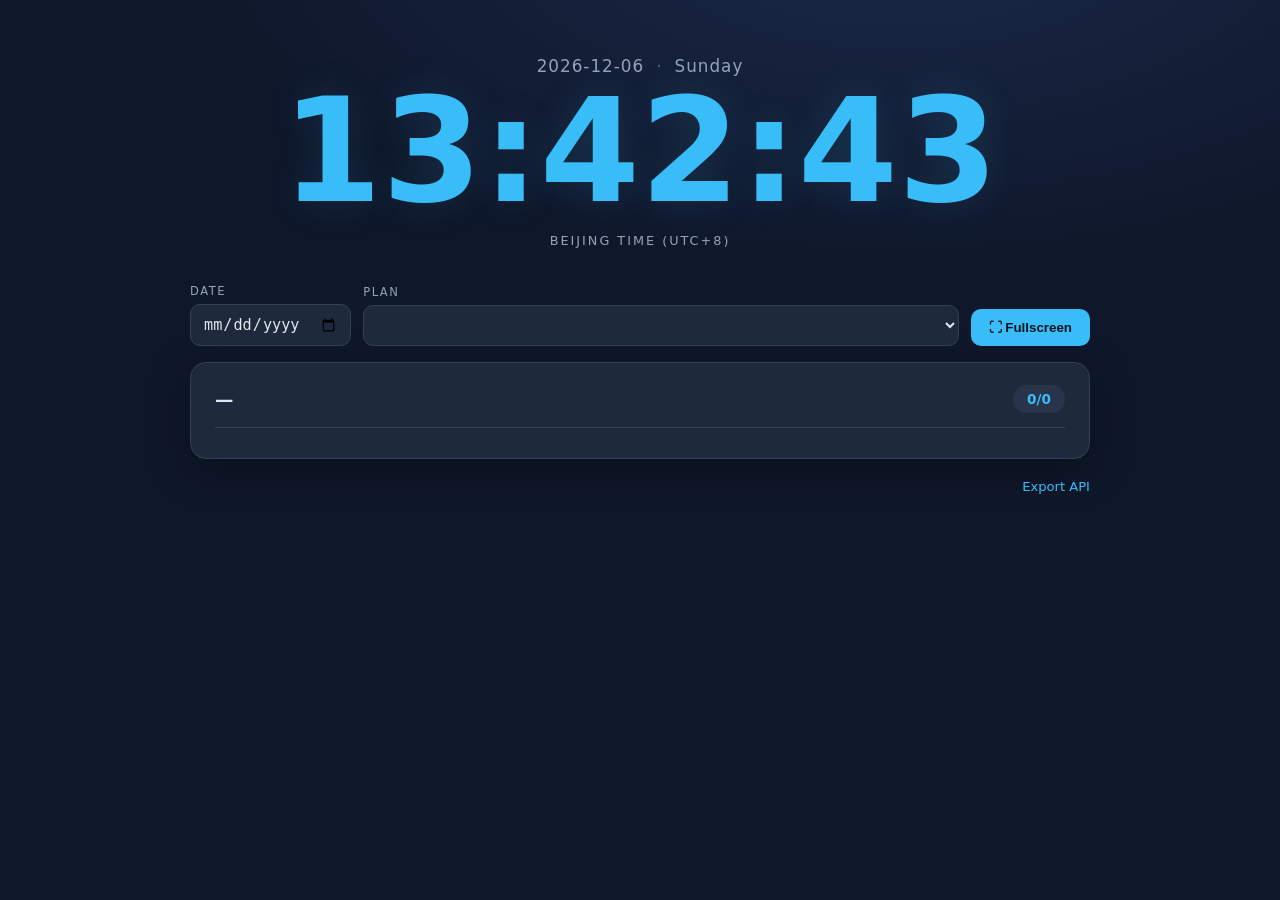
==== static/index.html @ 4d30395c "init repo" ====
<!DOCTYPE html>
<html lang="zh-CN">
<head>
  <meta charset="UTF-8" />
  <meta name="viewport" content="width=device-width, initial-scale=1.0" />
  <title>ChronosFit</title>
  <link rel="stylesheet" href="/static/style.css" />
</head>
<body>
  <header class="hero">
    <div class="clock" aria-live="off">
      <div class="date-line">
        <span id="date"></span>
        <span class="sep">·</span>
        <span id="weekday"></span>
      </div>
      <div class="time" id="time">00:00:00</div>
      <div class="tz-label">Beijing Time (UTC+8)</div>
    </div>
  </header>

  <main class="panel">
    <div class="toolbar">
      <label class="field">
        <span class="field-label">Date</span>
        <input type="date" id="log-date" />
      </label>
      <label class="field grow">
        <span class="field-label">Plan</span>
        <select id="plan-select"></select>
      </label>
      <button id="fullscreen-btn" title="Toggle fullscreen">⛶ Fullscreen</button>
    </div>

    <section class="workout-card">
      <div class="card-head">
        <h1 id="plan-title">—</h1>
        <span class="progress" id="progress">0/0</span>
      </div>
      <ul class="items" id="items"></ul>
    </section>
  </main>

  <footer class="foot">
    <span id="save-status"></span>
    <a href="/api/export-logs" target="_blank" rel="noopener">Export API</a>
  </footer>

  <script src="/static/app.js"></script>
</body>
</html>
---- static/style.css ----
:root {
  --bg: #0f172a;
  --panel: #1e293b;
  --panel-2: #273449;
  --border: #334155;
  --text: #e2e8f0;
  --muted: #94a3b8;
  --accent: #38bdf8;
  --accent-dim: rgba(56, 189, 248, 0.14);
  --done: #475569;
  --danger: #f87171;
}

* {
  box-sizing: border-box;
  margin: 0;
  padding: 0;
}

html,
body {
  min-height: 100%;
}

body {
  font-family: "Segoe UI", "PingFang SC", "Microsoft YaHei", system-ui, sans-serif;
  background: radial-gradient(1200px 600px at 70% -10%, #1b2a4a 0%, var(--bg) 60%);
  color: var(--text);
  display: flex;
  flex-direction: column;
  align-items: center;
  min-height: 100vh;
  padding: 24px 16px 40px;
}

/* ---------- Clock ---------- */
.hero {
  width: 100%;
  max-width: 900px;
  text-align: center;
  padding: 32px 0 8px;
}

.clock {
  display: inline-flex;
  flex-direction: column;
  align-items: center;
}

.date-line {
  display: flex;
  gap: 12px;
  font-size: 1.05rem;
  color: var(--muted);
  letter-spacing: 1px;
}

.date-line .sep {
  opacity: 0.5;
}

.time {
  font-size: clamp(4rem, 14vw, 9rem);
  font-weight: 700;
  font-variant-numeric: tabular-nums;
  color: var(--accent);
  line-height: 1.05;
  text-shadow: 0 0 40px var(--accent-dim);
}

.tz-label {
  margin-top: 6px;
  font-size: 0.8rem;
  letter-spacing: 2px;
  color: var(--muted);
  text-transform: uppercase;
}

/* ---------- Panel ---------- */
.panel {
  width: 100%;
  max-width: 900px;
  margin-top: 28px;
}

.toolbar {
  display: flex;
  gap: 12px;
  align-items: flex-end;
  flex-wrap: wrap;
  margin-bottom: 16px;
}

.field {
  display: flex;
  flex-direction: column;
  gap: 6px;
}

.field.grow {
  flex: 1;
  min-width: 240px;
}

.field-label {
  font-size: 0.72rem;
  text-transform: uppercase;
  letter-spacing: 1.5px;
  color: var(--muted);
}

input[type="date"],
select {
  background: var(--panel);
  border: 1px solid var(--border);
  color: var(--text);
  border-radius: 10px;
  padding: 10px 12px;
  font-size: 0.95rem;
  outline: none;
}

input[type="date"]:focus,
select:focus {
  border-color: var(--accent);
  box-shadow: 0 0 0 3px var(--accent-dim);
}

#fullscreen-btn {
  background: var(--accent);
  border: none;
  color: #06121f;
  font-weight: 600;
  border-radius: 10px;
  padding: 11px 18px;
  cursor: pointer;
  transition: filter 0.15s ease;
}

#fullscreen-btn:hover {
  filter: brightness(1.1);
}

/* ---------- Workout card ---------- */
.workout-card {
  background: var(--panel);
  border: 1px solid var(--border);
  border-radius: 16px;
  padding: 22px 24px;
  box-shadow: 0 10px 40px rgba(0, 0, 0, 0.35);
}

.card-head {
  display: flex;
  align-items: center;
  justify-content: space-between;
  gap: 12px;
  padding-bottom: 14px;
  border-bottom: 1px solid var(--border);
  margin-bottom: 8px;
}

.card-head h1 {
  font-size: 1.15rem;
  font-weight: 600;
}

.progress {
  background: var(--panel-2);
  color: var(--accent);
  font-weight: 700;
  font-variant-numeric: tabular-nums;
  border-radius: 999px;
  padding: 6px 14px;
  font-size: 0.85rem;
  white-space: nowrap;
}

.items {
  list-style: none;
  display: flex;
  flex-direction: column;
}

.items.empty {
  padding: 24px 0;
  color: var(--muted);
  text-align: center;
  font-size: 0.95rem;
}

.item {
  display: flex;
  align-items: center;
  gap: 14px;
  padding: 14px 6px;
  border-bottom: 1px dashed var(--border);
}

.item:last-child {
  border-bottom: none;
}

.item label {
  display: flex;
  align-items: center;
  gap: 14px;
  cursor: pointer;
  flex: 1;
}

.item input[type="checkbox"] {
  appearance: none;
  width: 22px;
  height: 22px;
  border: 2px solid var(--accent);
  border-radius: 6px;
  background: transparent;
  cursor: pointer;
  position: relative;
  flex: none;
  transition: background 0.15s ease;
}

.item input[type="checkbox"]:hover {
  background: var(--accent-dim);
}

.item input[type="checkbox"]:checked {
  background: var(--accent);
  border-color: var(--accent);
}

.item input[type="checkbox"]:checked::after {
  content: "";
  position: absolute;
  left: 6px;
  top: 2px;
  width: 5px;
  height: 11px;
  border: solid #06121f;
  border-width: 0 3px 3px 0;
  transform: rotate(45deg);
}

.item .name {
  font-size: 1.05rem;
  transition: color 0.15s ease;
}

.item.done .name {
  text-decoration: line-through;
  color: var(--done);
}

/* ---------- Footer ---------- */
.foot {
  width: 100%;
  max-width: 900px;
  margin-top: 20px;
  display: flex;
  justify-content: space-between;
  font-size: 0.82rem;
  color: var(--muted);
}

.foot a {
  color: var(--accent);
  text-decoration: none;
}

.foot a:hover {
  text-decoration: underline;
}

#save-status.saving {
  color: var(--accent);
}

#save-status.error {
  color: var(--danger);
}

/* ---------- Responsive ---------- */
@media (max-width: 600px) {
  body {
    padding: 16px 12px 28px;
  }

  .date-line {
    font-size: 0.9rem;
  }

  .workout-card {
    padding: 16px;
  }

  .item .name {
    font-size: 0.95rem;
  }

  .card-head h1 {
    font-size: 1rem;
  }

  #fullscreen-btn {
    width: 100%;
  }
}
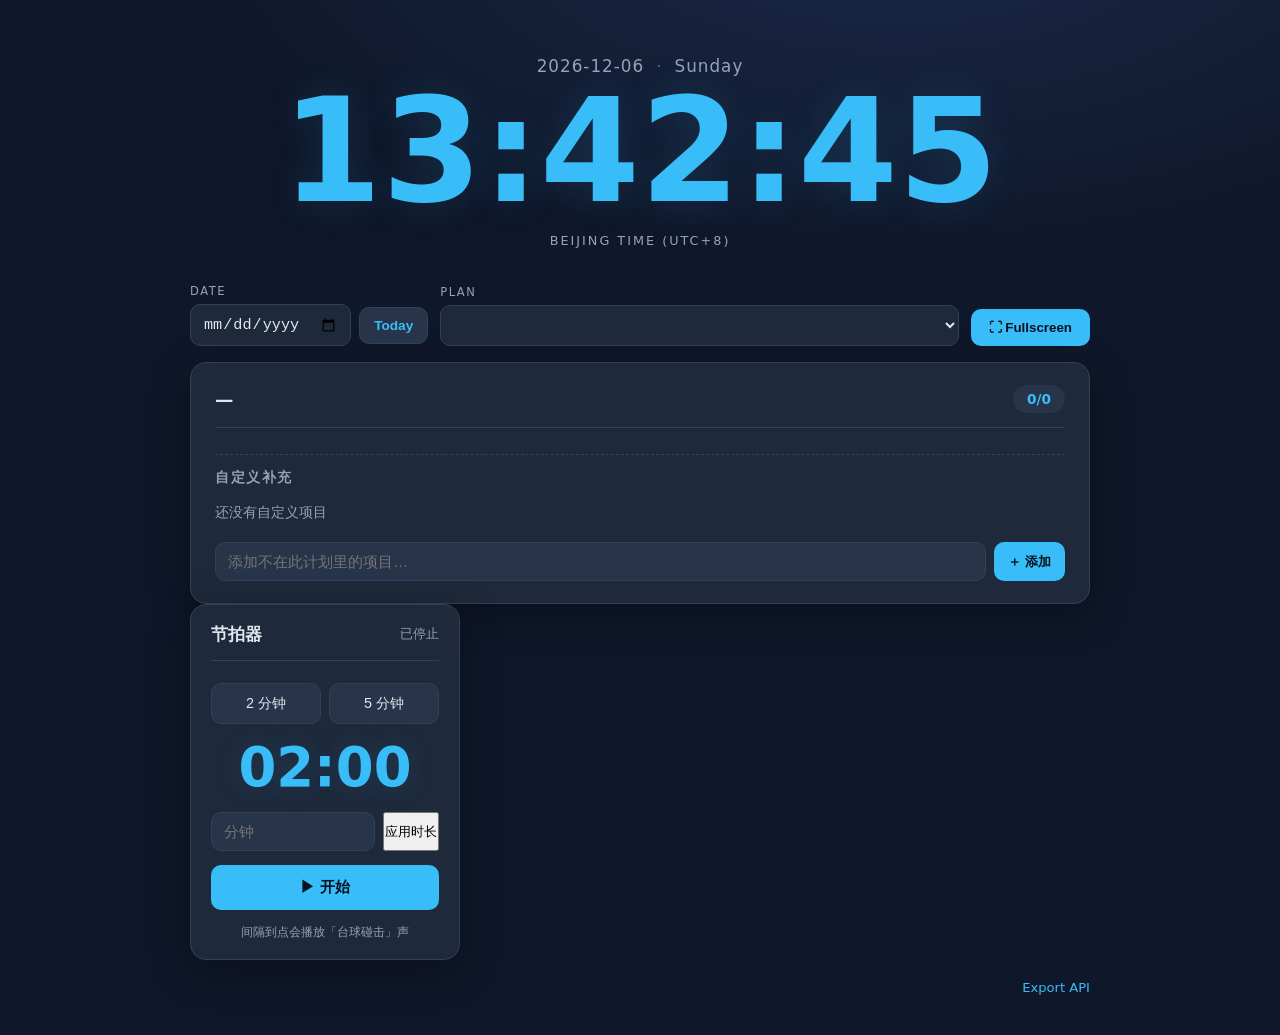
==== commit 11e88ec7: "feat: add fullscreen hint, custom workout items, and interval metronome - Exit fullscreen with Esc a" ====
--- a/static/index.html
+++ b/static/index.html
@@ -23,7 +23,10 @@
     <div class="toolbar">
       <label class="field">
         <span class="field-label">Date</span>
-        <input type="date" id="log-date" />
+        <div class="date-wrap">
+          <input type="date" id="log-date" />
+          <button id="today-btn" title="回到今天">Today</button>
+        </div>
       </label>
       <label class="field grow">
         <span class="field-label">Plan</span>
@@ -38,8 +41,43 @@
         <span class="progress" id="progress">0/0</span>
       </div>
       <ul class="items" id="items"></ul>
+
+      <section class="custom-section">
+        <div class="custom-head">
+          <h2>自定义补充</h2>
+        </div>
+        <ul class="items" id="custom-items"></ul>
+        <div class="custom-add">
+          <input type="text" id="custom-input" placeholder="添加不在此计划里的项目…" maxlength="120" />
+          <button id="custom-add-btn" type="button">＋ 添加</button>
+        </div>
+      </section>
     </section>
+
+    <aside class="metronome-card" id="metronome">
+      <div class="card-head">
+        <h1>节拍器</h1>
+        <span class="meta" id="metro-status">已停止</span>
+      </div>
+
+      <div class="presets" id="metro-presets">
+        <button type="button" data-min="2">2 分钟</button>
+        <button type="button" data-min="5">5 分钟</button>
+      </div>
+
+      <div class="count" id="metro-count">02:00</div>
+
+      <div class="custom-dur">
+        <input type="number" id="metro-min" min="1" max="180" placeholder="分钟" />
+        <button id="metro-apply" type="button">应用时长</button>
+      </div>
+
+      <button class="metro-toggle" id="metro-toggle" type="button">▶ 开始</button>
+      <div class="metro-note">间隔到点会播放「台球碰击」声</div>
+    </aside>
   </main>
+
+  <div id="fullscreen-hint">已进入全屏 · 按 <kbd>Esc</kbd> 或 <kbd>F11</kbd> 退出全屏</div>
 
   <footer class="foot">
     <span id="save-status"></span>
--- a/static/style.css
+++ b/static/style.css
@@ -141,6 +141,29 @@
   filter: brightness(1.1);
 }
 
+.date-wrap {
+  display: flex;
+  gap: 8px;
+  align-items: center;
+}
+
+#today-btn {
+  background: var(--panel-2);
+  border: 1px solid var(--border);
+  color: var(--accent);
+  font-weight: 600;
+  border-radius: 10px;
+  padding: 10px 14px;
+  cursor: pointer;
+  font-size: 0.85rem;
+  transition: border-color 0.15s ease;
+  white-space: nowrap;
+}
+
+#today-btn:hover {
+  border-color: var(--accent);
+}
+
 /* ---------- Workout card ---------- */
 .workout-card {
   background: var(--panel);
@@ -253,6 +276,252 @@
   color: var(--done);
 }
 
+/* ---------- Dashboard layout ---------- */
+.dashboard {
+  display: flex;
+  gap: 16px;
+  align-items: flex-start;
+}
+
+.dashboard .workout-card {
+  flex: 1;
+  min-width: 0;
+}
+
+/* ---------- Metronome card ---------- */
+.metronome-card {
+  flex: none;
+  width: 270px;
+  background: var(--panel);
+  border: 1px solid var(--border);
+  border-radius: 16px;
+  padding: 18px 20px;
+  box-shadow: 0 10px 40px rgba(0, 0, 0, 0.35);
+  display: flex;
+  flex-direction: column;
+  gap: 14px;
+}
+
+.metronome-card h1 {
+  font-size: 1.05rem;
+}
+
+.meta {
+  font-size: 0.8rem;
+  color: var(--muted);
+  white-space: nowrap;
+}
+
+.meta.running {
+  color: var(--accent);
+}
+
+.presets {
+  display: flex;
+  gap: 8px;
+}
+
+.presets button {
+  flex: 1;
+  background: var(--panel-2);
+  border: 1px solid var(--border);
+  color: var(--text);
+  border-radius: 10px;
+  padding: 10px 8px;
+  cursor: pointer;
+  font-size: 0.9rem;
+  transition: border-color 0.15s ease, background 0.15s ease;
+}
+
+.presets button:hover {
+  border-color: var(--accent);
+}
+
+.presets button.active {
+  border-color: var(--accent);
+  background: var(--accent-dim);
+  color: var(--accent);
+}
+
+.count {
+  font-size: 3.4rem;
+  font-weight: 700;
+  font-variant-numeric: tabular-nums;
+  color: var(--accent);
+  text-align: center;
+  line-height: 1.1;
+  text-shadow: 0 0 30px var(--accent-dim);
+}
+
+.custom-dur {
+  display: flex;
+  gap: 8px;
+}
+
+.custom-dur input {
+  flex: 1;
+  min-width: 0;
+  background: var(--panel-2);
+  border: 1px solid var(--border);
+  color: var(--text);
+  border-radius: 10px;
+  padding: 10px 12px;
+  font-size: 0.95rem;
+  outline: none;
+}
+
+.custom-dur input:focus {
+  border-color: var(--accent);
+  box-shadow: 0 0 0 3px var(--accent-dim);
+}
+
+.metro-toggle {
+  background: var(--accent);
+  border: none;
+  color: #06121f;
+  font-weight: 700;
+  border-radius: 10px;
+  padding: 12px;
+  cursor: pointer;
+  font-size: 0.95rem;
+  transition: filter 0.15s ease;
+}
+
+.metro-toggle:hover {
+  filter: brightness(1.1);
+}
+
+.metro-toggle.active {
+  background: var(--danger);
+  color: #fff;
+}
+
+.metro-note {
+  font-size: 0.78rem;
+  color: var(--muted);
+  text-align: center;
+}
+
+/* ---------- Custom section ---------- */
+.custom-section {
+  margin-top: 18px;
+  border-top: 1px dashed var(--border);
+  padding-top: 14px;
+}
+
+.custom-head h2 {
+  font-size: 0.85rem;
+  font-weight: 600;
+  text-transform: uppercase;
+  letter-spacing: 1.5px;
+  color: var(--muted);
+  margin-bottom: 6px;
+}
+
+#custom-items:empty::before {
+  content: "还没有自定义项目";
+  display: block;
+  padding: 10px 0;
+  color: var(--muted);
+  font-size: 0.9rem;
+}
+
+.item.custom {
+  padding: 10px 6px;
+  opacity: 0.95;
+}
+
+.item .del {
+  flex: none;
+  width: 26px;
+  height: 26px;
+  border: none;
+  border-radius: 8px;
+  background: transparent;
+  color: var(--muted);
+  font-size: 0.85rem;
+  cursor: pointer;
+  transition: background 0.15s ease, color 0.15s ease;
+}
+
+.item .del:hover {
+  background: rgba(248, 113, 113, 0.15);
+  color: var(--danger);
+}
+
+.custom-add {
+  display: flex;
+  gap: 8px;
+  margin-top: 10px;
+}
+
+.custom-add input {
+  flex: 1;
+  background: var(--panel-2);
+  border: 1px solid var(--border);
+  color: var(--text);
+  border-radius: 10px;
+  padding: 10px 12px;
+  font-size: 0.95rem;
+  outline: none;
+  min-width: 0;
+}
+
+.custom-add input:focus {
+  border-color: var(--accent);
+  box-shadow: 0 0 0 3px var(--accent-dim);
+}
+
+#custom-add-btn {
+  background: var(--accent);
+  border: none;
+  color: #06121f;
+  font-weight: 600;
+  border-radius: 10px;
+  padding: 10px 14px;
+  cursor: pointer;
+  white-space: nowrap;
+  transition: filter 0.15s ease;
+}
+
+#custom-add-btn:hover {
+  filter: brightness(1.1);
+}
+
+/* ---------- Fullscreen hint ---------- */
+#fullscreen-hint {
+  position: fixed;
+  left: 50%;
+  bottom: 28px;
+  transform: translateX(-50%) translateY(16px);
+  background: rgba(15, 23, 42, 0.92);
+  border: 1px solid var(--border);
+  color: var(--muted);
+  font-size: 0.85rem;
+  padding: 9px 16px;
+  border-radius: 999px;
+  box-shadow: 0 8px 30px rgba(0, 0, 0, 0.4);
+  opacity: 0;
+  pointer-events: none;
+  transition: opacity 0.25s ease, transform 0.25s ease;
+  z-index: 100;
+}
+
+#fullscreen-hint.show {
+  opacity: 1;
+  transform: translateX(-50%) translateY(0);
+}
+
+#fullscreen-hint kbd {
+  background: var(--panel-2);
+  border: 1px solid var(--border);
+  border-bottom-width: 2px;
+  border-radius: 5px;
+  padding: 1px 6px;
+  font-size: 0.75rem;
+  color: var(--text);
+}
+
 /* ---------- Footer ---------- */
 .foot {
   width: 100%;
@@ -282,6 +551,16 @@
 }
 
 /* ---------- Responsive ---------- */
+@media (max-width: 900px) {
+  .dashboard {
+    flex-direction: column;
+  }
+
+  .metronome-card {
+    width: 100%;
+  }
+}
+
 @media (max-width: 600px) {
   body {
     padding: 16px 12px 28px;
@@ -303,7 +582,8 @@
     font-size: 1rem;
   }
 
-  #fullscreen-btn {
+  #fullscreen-btn,
+  #today-btn {
     width: 100%;
   }
 }
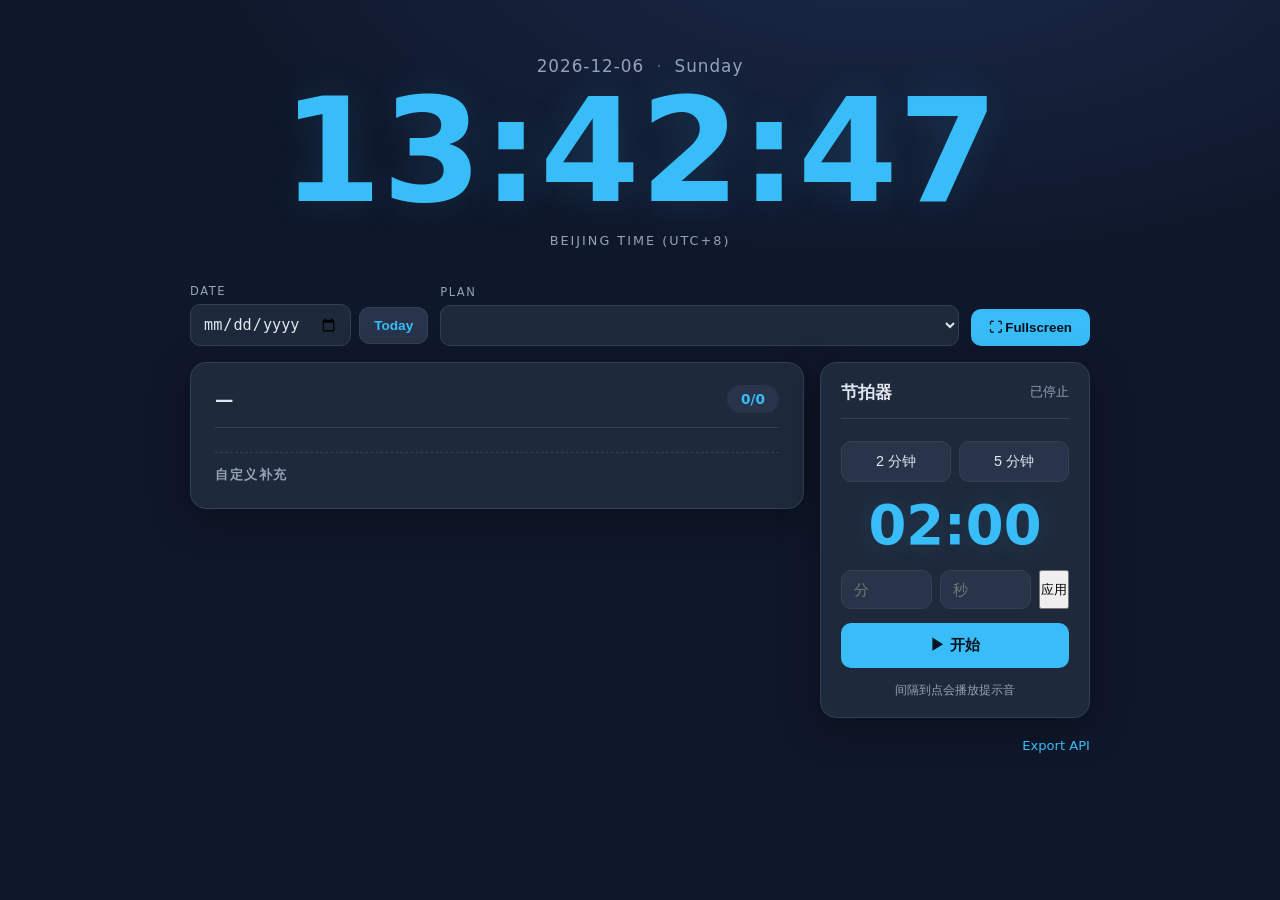
==== commit 1f1c5c32: "feat: rework layout, metronome seconds, louder chime, inline custom items" ====
--- a/static/index.html
+++ b/static/index.html
@@ -35,46 +35,40 @@
       <button id="fullscreen-btn" title="Toggle fullscreen">⛶ Fullscreen</button>
     </div>
 
-    <section class="workout-card">
-      <div class="card-head">
-        <h1 id="plan-title">—</h1>
-        <span class="progress" id="progress">0/0</span>
-      </div>
-      <ul class="items" id="items"></ul>
+    <div class="dashboard">
+      <section class="workout-card">
+        <div class="card-head">
+          <h1 id="plan-title">—</h1>
+          <span class="progress" id="progress">0/0</span>
+        </div>
+        <ul class="items" id="items"></ul>
+        <div class="custom-head"><h2>自定义补充</h2></div>
+        <ul class="items" id="custom-items"></ul>
+      </section>
 
-      <section class="custom-section">
-        <div class="custom-head">
-          <h2>自定义补充</h2>
+      <aside class="metronome-card" id="metronome">
+        <div class="card-head">
+          <h1>节拍器</h1>
+          <span class="meta" id="metro-status">已停止</span>
         </div>
-        <ul class="items" id="custom-items"></ul>
-        <div class="custom-add">
-          <input type="text" id="custom-input" placeholder="添加不在此计划里的项目…" maxlength="120" />
-          <button id="custom-add-btn" type="button">＋ 添加</button>
+
+        <div class="presets" id="metro-presets">
+          <button type="button" data-sec="120">2 分钟</button>
+          <button type="button" data-sec="300">5 分钟</button>
         </div>
-      </section>
-    </section>
 
-    <aside class="metronome-card" id="metronome">
-      <div class="card-head">
-        <h1>节拍器</h1>
-        <span class="meta" id="metro-status">已停止</span>
-      </div>
+        <div class="count" id="metro-count">02:00</div>
 
-      <div class="presets" id="metro-presets">
-        <button type="button" data-min="2">2 分钟</button>
-        <button type="button" data-min="5">5 分钟</button>
-      </div>
+        <div class="custom-dur">
+          <input type="number" id="metro-min" min="0" max="180" placeholder="分" />
+          <input type="number" id="metro-sec" min="0" max="59" placeholder="秒" />
+          <button id="metro-apply" type="button">应用</button>
+        </div>
 
-      <div class="count" id="metro-count">02:00</div>
-
-      <div class="custom-dur">
-        <input type="number" id="metro-min" min="1" max="180" placeholder="分钟" />
-        <button id="metro-apply" type="button">应用时长</button>
-      </div>
-
-      <button class="metro-toggle" id="metro-toggle" type="button">▶ 开始</button>
-      <div class="metro-note">间隔到点会播放「台球碰击」声</div>
-    </aside>
+        <button class="metro-toggle" id="metro-toggle" type="button">▶ 开始</button>
+        <div class="metro-note">间隔到点会播放提示音</div>
+      </aside>
+    </div>
   </main>
 
   <div id="fullscreen-hint">已进入全屏 · 按 <kbd>Esc</kbd> 或 <kbd>F11</kbd> 退出全屏</div>
--- a/static/style.css
+++ b/static/style.css
@@ -403,32 +403,49 @@
 }
 
 /* ---------- Custom section ---------- */
-.custom-section {
-  margin-top: 18px;
-  border-top: 1px dashed var(--border);
-  padding-top: 14px;
-}
-
 .custom-head h2 {
-  font-size: 0.85rem;
+  font-size: 0.8rem;
   font-weight: 600;
   text-transform: uppercase;
   letter-spacing: 1.5px;
   color: var(--muted);
-  margin-bottom: 6px;
-}
-
-#custom-items:empty::before {
-  content: "还没有自定义项目";
-  display: block;
-  padding: 10px 0;
-  color: var(--muted);
-  font-size: 0.9rem;
+  margin: 16px 0 2px;
+  padding-top: 14px;
+  border-top: 1px dashed var(--border);
 }
 
 .item.custom {
-  padding: 10px 6px;
+  padding: 11px 6px;
   opacity: 0.95;
+}
+
+li.item.add-row {
+  padding: 11px 6px;
+  cursor: text;
+}
+
+.item .ctext {
+  flex: 1;
+  min-width: 0;
+  background: transparent;
+  border: none;
+  border-bottom: 1px solid transparent;
+  border-radius: 0;
+  color: var(--text);
+  font-size: 1.05rem;
+  font-family: inherit;
+  padding: 2px 4px;
+  outline: none;
+  transition: border-color 0.15s ease;
+}
+
+.item .ctext::placeholder {
+  color: var(--muted);
+}
+
+.item:hover .ctext,
+.item .ctext:focus {
+  border-bottom-color: rgba(56, 189, 248, 0.5);
 }
 
 .item .del {
@@ -441,51 +458,17 @@
   color: var(--muted);
   font-size: 0.85rem;
   cursor: pointer;
-  transition: background 0.15s ease, color 0.15s ease;
+  opacity: 0;
+  transition: opacity 0.15s ease, background 0.15s ease, color 0.15s ease;
+}
+
+.item:hover .del {
+  opacity: 1;
 }
 
 .item .del:hover {
   background: rgba(248, 113, 113, 0.15);
   color: var(--danger);
-}
-
-.custom-add {
-  display: flex;
-  gap: 8px;
-  margin-top: 10px;
-}
-
-.custom-add input {
-  flex: 1;
-  background: var(--panel-2);
-  border: 1px solid var(--border);
-  color: var(--text);
-  border-radius: 10px;
-  padding: 10px 12px;
-  font-size: 0.95rem;
-  outline: none;
-  min-width: 0;
-}
-
-.custom-add input:focus {
-  border-color: var(--accent);
-  box-shadow: 0 0 0 3px var(--accent-dim);
-}
-
-#custom-add-btn {
-  background: var(--accent);
-  border: none;
-  color: #06121f;
-  font-weight: 600;
-  border-radius: 10px;
-  padding: 10px 14px;
-  cursor: pointer;
-  white-space: nowrap;
-  transition: filter 0.15s ease;
-}
-
-#custom-add-btn:hover {
-  filter: brightness(1.1);
 }
 
 /* ---------- Fullscreen hint ---------- */
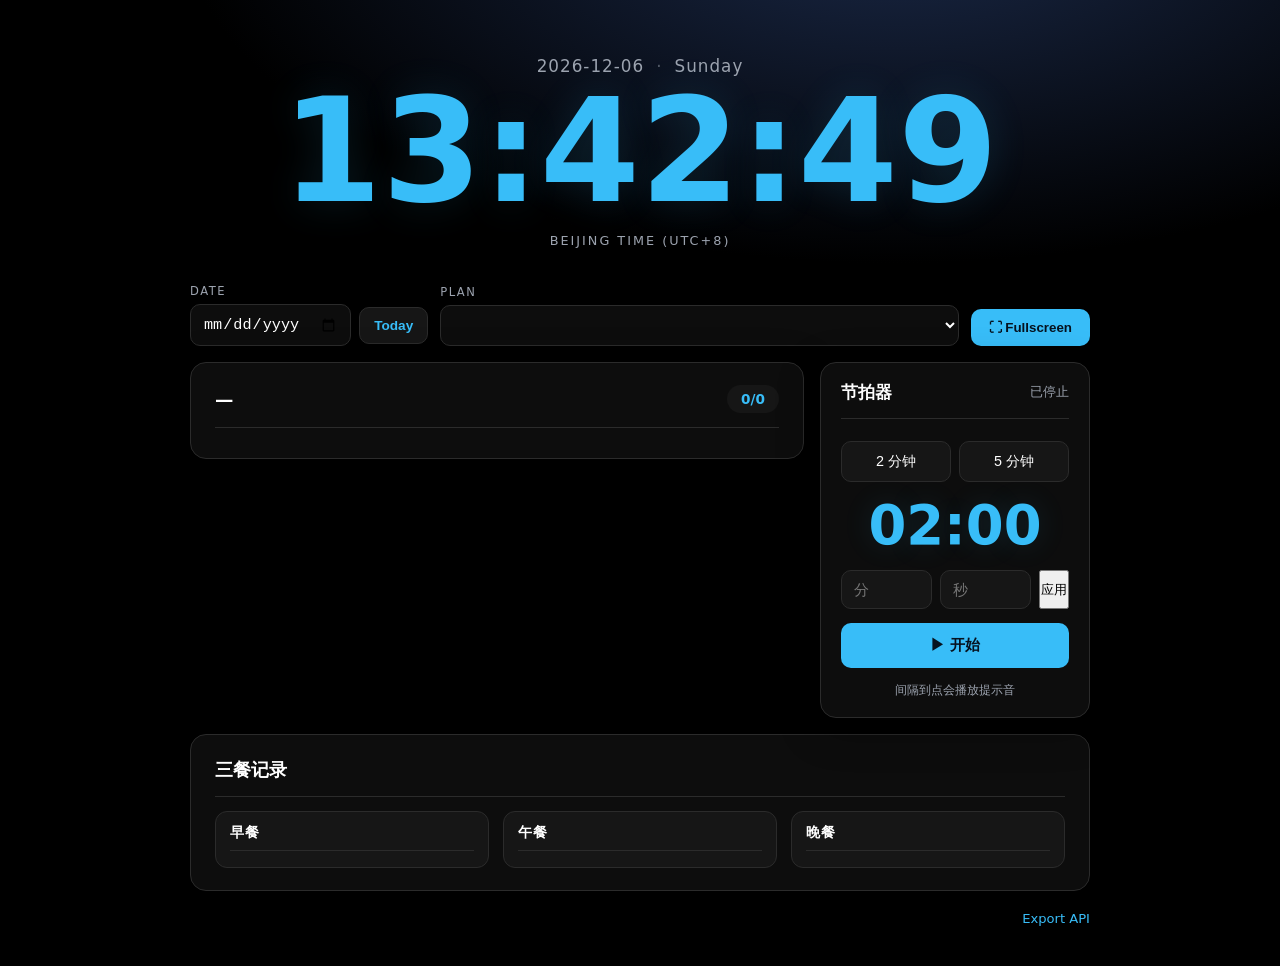
==== commit 3ee15554: "feat: black/white theme, meal logging, remove custom header" ====
--- a/static/index.html
+++ b/static/index.html
@@ -42,7 +42,6 @@
           <span class="progress" id="progress">0/0</span>
         </div>
         <ul class="items" id="items"></ul>
-        <div class="custom-head"><h2>自定义补充</h2></div>
         <ul class="items" id="custom-items"></ul>
       </section>
 
@@ -69,6 +68,27 @@
         <div class="metro-note">间隔到点会播放提示音</div>
       </aside>
     </div>
+
+    <section class="meals-card">
+      <div class="card-head">
+        <h1>三餐记录</h1>
+        <span class="meta" id="meals-date"></span>
+      </div>
+      <div class="meals-grid">
+        <div class="meals-col" data-meal="breakfast">
+          <div class="meal-head">早餐</div>
+          <ul class="items"></ul>
+        </div>
+        <div class="meals-col" data-meal="lunch">
+          <div class="meal-head">午餐</div>
+          <ul class="items"></ul>
+        </div>
+        <div class="meals-col" data-meal="dinner">
+          <div class="meal-head">晚餐</div>
+          <ul class="items"></ul>
+        </div>
+      </div>
+    </section>
   </main>
 
   <div id="fullscreen-hint">已进入全屏 · 按 <kbd>Esc</kbd> 或 <kbd>F11</kbd> 退出全屏</div>
--- a/static/style.css
+++ b/static/style.css
@@ -1,13 +1,13 @@
 :root {
-  --bg: #0f172a;
-  --panel: #1e293b;
-  --panel-2: #273449;
-  --border: #334155;
-  --text: #e2e8f0;
-  --muted: #94a3b8;
+  --bg: #000000;
+  --panel: #0d0d0d;
+  --panel-2: #161616;
+  --border: #2b2b2b;
+  --text: #ffffff;
+  --muted: #9ca3af;
   --accent: #38bdf8;
   --accent-dim: rgba(56, 189, 248, 0.14);
-  --done: #475569;
+  --done: #525252;
   --danger: #f87171;
 }
 
@@ -533,6 +533,44 @@
   color: var(--danger);
 }
 
+/* ---------- Meals ---------- */
+.meals-card {
+  background: var(--panel);
+  border: 1px solid var(--border);
+  border-radius: 16px;
+  padding: 22px 24px;
+  margin-top: 16px;
+  box-shadow: 0 10px 40px rgba(0, 0, 0, 0.45);
+}
+
+.meals-card .card-head h1 {
+  font-size: 1.15rem;
+}
+
+.meals-grid {
+  display: grid;
+  grid-template-columns: repeat(3, 1fr);
+  gap: 14px;
+  margin-top: 14px;
+}
+
+.meals-col {
+  background: var(--panel-2);
+  border: 1px solid var(--border);
+  border-radius: 12px;
+  padding: 12px 14px;
+}
+
+.meal-head {
+  font-size: 0.85rem;
+  font-weight: 600;
+  letter-spacing: 1px;
+  color: var(--text);
+  padding-bottom: 8px;
+  margin-bottom: 4px;
+  border-bottom: 1px solid var(--border);
+}
+
 /* ---------- Responsive ---------- */
 @media (max-width: 900px) {
   .dashboard {
@@ -542,6 +580,10 @@
   .metronome-card {
     width: 100%;
   }
+
+  .meals-grid {
+    grid-template-columns: 1fr;
+  }
 }
 
 @media (max-width: 600px) {
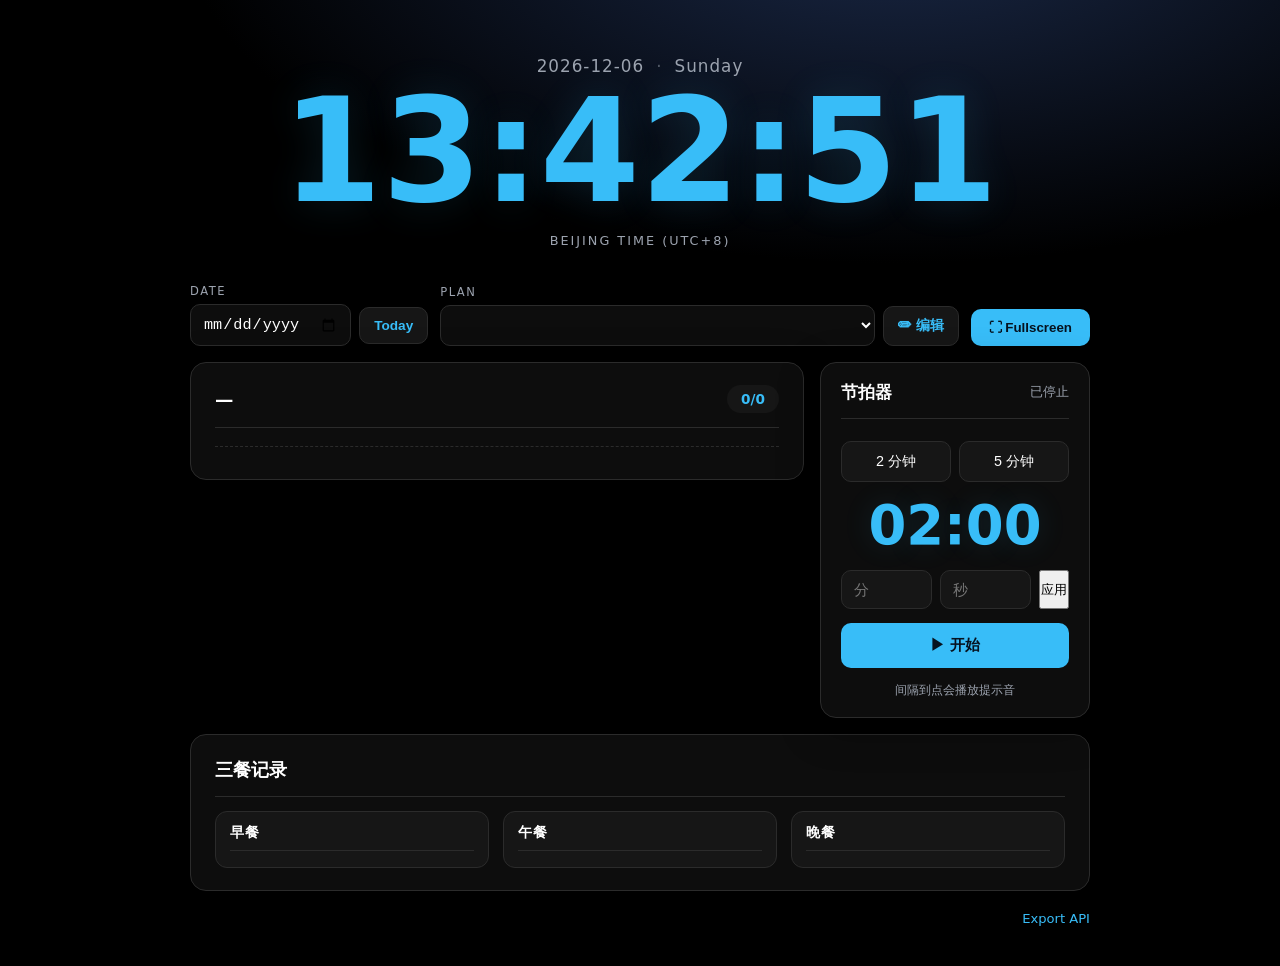
==== commit b86a8819: "feat: persist meals in DB, add plan editor, restyle meals on date sync" ====
--- a/static/index.html
+++ b/static/index.html
@@ -30,7 +30,10 @@
       </label>
       <label class="field grow">
         <span class="field-label">Plan</span>
-        <select id="plan-select"></select>
+        <div class="plan-wrap">
+          <select id="plan-select"></select>
+          <button id="plan-edit-btn" type="button" title="添加或修改计划">✏ 编辑</button>
+        </div>
       </label>
       <button id="fullscreen-btn" title="Toggle fullscreen">⛶ Fullscreen</button>
     </div>
@@ -93,6 +96,26 @@
 
   <div id="fullscreen-hint">已进入全屏 · 按 <kbd>Esc</kbd> 或 <kbd>F11</kbd> 退出全屏</div>
 
+<dialog id="plan-modal">
+  <form method="dialog" class="plan-form">
+    <div class="modal-head">
+      <h2>添加 / 修改计划</h2>
+      <button type="button" id="plan-close" class="modal-close" aria-label="关闭">✕</button>
+    </div>
+    <label class="field">
+      <span class="field-label">计划名称</span>
+      <input type="text" id="plan-name" maxlength="80" placeholder="输入计划名称" />
+    </label>
+    <span class="field-label">计划项目</span>
+    <div id="plan-edit-items"></div>
+    <button type="button" id="plan-add-item" class="secondary">＋ 添加项目</button>
+    <div class="modal-actions">
+      <button type="button" id="plan-delete" class="danger">删除此计划</button>
+      <button type="button" id="plan-save" class="primary">保存</button>
+    </div>
+  </form>
+</dialog>
+
   <footer class="foot">
     <span id="save-status"></span>
     <a href="/api/export-logs" target="_blank" rel="noopener">Export API</a>
--- a/static/style.css
+++ b/static/style.css
@@ -164,6 +164,34 @@
   border-color: var(--accent);
 }
 
+.plan-wrap {
+  display: flex;
+  gap: 8px;
+  align-items: center;
+}
+
+.plan-wrap select {
+  flex: 1;
+  min-width: 0;
+}
+
+#plan-edit-btn {
+  background: var(--panel-2);
+  border: 1px solid var(--border);
+  color: var(--accent);
+  font-weight: 600;
+  border-radius: 10px;
+  padding: 10px 14px;
+  cursor: pointer;
+  font-size: 0.85rem;
+  white-space: nowrap;
+  transition: border-color 0.15s ease;
+}
+
+#plan-edit-btn:hover {
+  border-color: var(--accent);
+}
+
 /* ---------- Workout card ---------- */
 .workout-card {
   background: var(--panel);
@@ -471,6 +499,150 @@
   color: var(--danger);
 }
 
+#custom-items {
+  border-top: 1px dashed var(--border);
+  margin-top: 10px;
+  padding-top: 10px;
+}
+
+/* ---------- Plan modal ---------- */
+.plan-modal {
+  background: var(--panel);
+  color: var(--text);
+  border: 1px solid var(--border);
+  border-radius: 16px;
+  padding: 22px 24px;
+  width: min(480px, 92vw);
+  box-shadow: 0 20px 60px rgba(0, 0, 0, 0.6);
+}
+
+.plan-modal::backdrop {
+  background: rgba(0, 0, 0, 0.6);
+}
+
+.plan-form {
+  display: flex;
+  flex-direction: column;
+  gap: 14px;
+}
+
+.modal-head {
+  display: flex;
+  align-items: center;
+  justify-content: space-between;
+  padding-bottom: 12px;
+  border-bottom: 1px solid var(--border);
+}
+
+.modal-head h2 {
+  font-size: 1.1rem;
+}
+
+.modal-close {
+  background: transparent;
+  border: none;
+  color: var(--muted);
+  font-size: 1.1rem;
+  cursor: pointer;
+}
+
+.modal-close:hover {
+  color: var(--text);
+}
+
+.plan-form input[type="text"] {
+  background: var(--panel-2);
+  border: 1px solid var(--border);
+  color: var(--text);
+  border-radius: 10px;
+  padding: 10px 12px;
+  font-size: 0.95rem;
+  outline: none;
+  width: 100%;
+}
+
+.plan-form input[type="text"]:focus {
+  border-color: var(--accent);
+  box-shadow: 0 0 0 3px var(--accent-dim);
+}
+
+#plan-edit-items {
+  display: flex;
+  flex-direction: column;
+  gap: 8px;
+}
+
+.pedit-row {
+  display: flex;
+  gap: 8px;
+}
+
+.pedit-row input {
+  flex: 1;
+}
+
+.plan-form .row-rm {
+  flex: none;
+  width: 38px;
+  background: var(--panel-2);
+  border: 1px solid var(--border);
+  border-radius: 10px;
+  color: var(--muted);
+  cursor: pointer;
+}
+
+.plan-form .row-rm:hover {
+  color: var(--danger);
+  border-color: var(--danger);
+}
+
+.modal-actions {
+  display: flex;
+  gap: 10px;
+  margin-top: 6px;
+}
+
+.plan-form button.secondary,
+.plan-form button.primary,
+.plan-form button.danger {
+  border: 1px solid var(--border);
+  border-radius: 10px;
+  padding: 11px 16px;
+  font-weight: 600;
+  cursor: pointer;
+  font-size: 0.92rem;
+}
+
+.plan-form button.secondary {
+  background: var(--panel-2);
+  color: var(--text);
+}
+
+.plan-form button.secondary:hover {
+  border-color: var(--accent);
+}
+
+.plan-form button.primary {
+  background: var(--accent);
+  color: #06121f;
+  border-color: var(--accent);
+}
+
+.plan-form button.primary:hover {
+  filter: brightness(1.1);
+}
+
+.plan-form button.danger {
+  background: transparent;
+  color: var(--danger);
+  border-color: var(--border);
+  margin-right: auto;
+}
+
+.plan-form button.danger:hover {
+  border-color: var(--danger);
+}
+
 /* ---------- Fullscreen hint ---------- */
 #fullscreen-hint {
   position: fixed;
